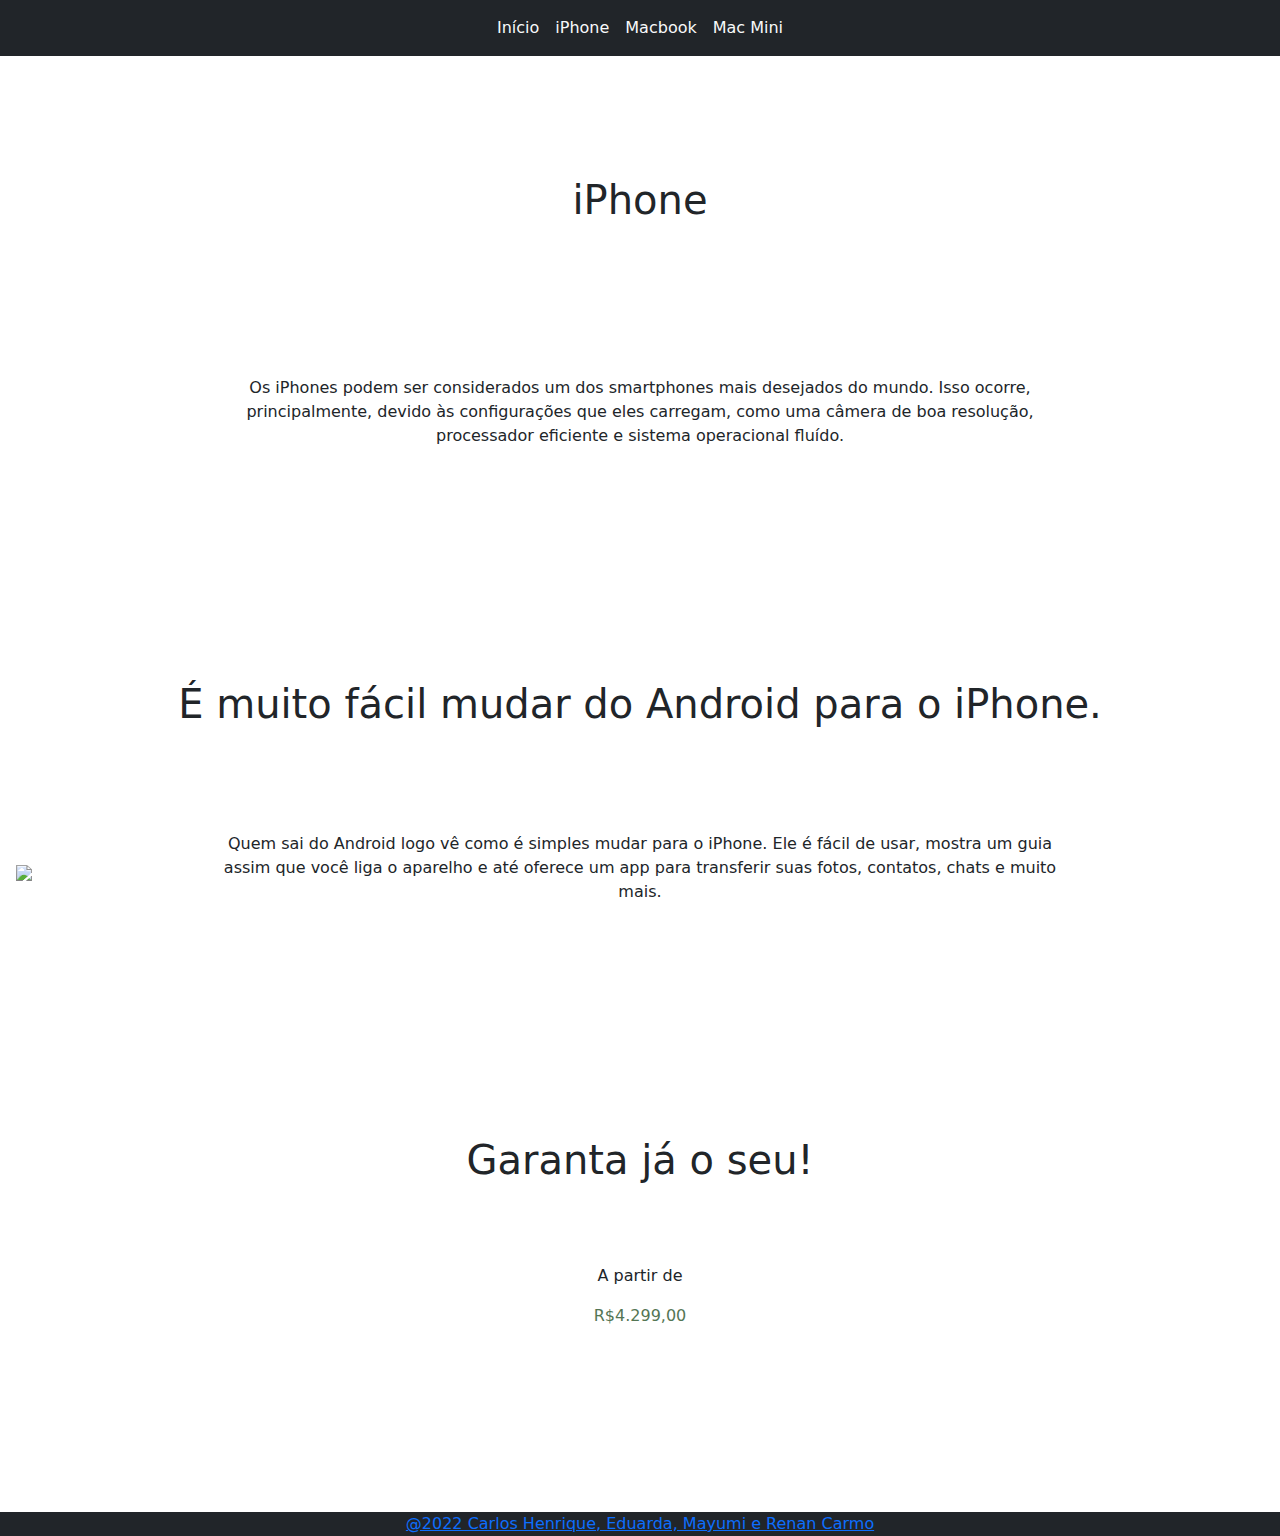
==== iphone.html @ 96a061c2 "Add files via upload" ====
<!DOCTYPE html>
<html lang="en">
<head>
    <meta charset="UTF-8">
    <meta http-equiv="X-UA-Compatible" content="IE=edge">
    <meta name="viewport" content="width=device-width, initial-scale=1.0">
    <title>iPhone</title>
    <link rel="stylesheet" href="style/style.css">
    <script src="js/jquery-3.6.0.js"></script>
    <link rel="stylesheet" href="bootstrap-5.2.1-dist/css/bootstrap.min.css">
    <script src="bootstrap-5.2.1-dist/js/bootstrap.bundle.min.js" integrity="sha384-u1OknCvxWvY5kfmNBILK2hRnQC3Pr17a+RTT6rIHI7NnikvbZlHgTPOOmMi466C8" crossorigin="anonymous"></script>
    <script src="https://stackpath.bootstrapcdn.com/bootstrap/4.1.3/js/bootstrap.min.js" integrity="sha384-ChfqqxuZUCnJSK3+MXmPNIyE6ZbWh2IMqE241rYiqJxyMiZ6OW/JmZQ5stwEULTy" crossorigin="anonymous"></script>
    <link rel="icon" type="imagem/png" href="../img/apple-icon-pag.png" />
</head>
<body>
   <!--Menu De Navegação-->
   <nav class="navbar navbar-expand-lg bg-dark">
    <div class="container-fluid">
    <div class="mx-auto text-center"> <!--âncoras do menu-->
     
        <ul class="navbar-nav">
        <li class="nav-item">
           <a class="" href="index.html"><img class="img-fluid" id="logo-apple" src="../img/apple-logo.png" alt=""></a>
        </li>
        <button class="navbar-toggler" type="button" data-bs-toggle="collapse" data-bs-target="#navbarNavDropdown" aria-controls="navbarNavDropdown" aria-expanded="false" aria-label="Toggle navigation">
            <span class="navbar-toggler-icon"></span>
          </button>
          <div class="collapse navbar-collapse" id="navbarNavDropdown">
          <li class="nav-item">
            <a class="nav-link text-light" aria-current="page" href="index.html">Início</a>
          </li>
          </li>
          <li class="nav-item">
            <a class="nav-link text-light" href="iphone.html">iPhone</a>
          </li>
          <li class="nav-item">
            <a class="nav-link text-light" href="macbook.html">Macbook</a>
          </li>
          <li class="nav-item">
            <a class="nav-link text-light" href="mac-mini.html">Mac Mini</a>
          </li>
            </div>
          <li class="nav-item">
          </li>
        </ul>
    </div>
</div>
  </nav>
    <!--Conteúdo iPhone-->
    <br><br><br><br><br>
   <div class="countainer" id="topo">
    <!--Parte 1-->
    <h1 class="text-center nome-titulo">iPhone</h1>
    <br><br><br>
    <div class="iphone-conteudo d-flex justify-content-center align-items-center flex-column">
        <img src="img/iphones-coloridos.png" id="iphones-coloridos" class="" alt="">
        <br>
        <p class="text-center col-12 col-md-9 p-5">Os iPhones podem ser considerados um dos smartphones mais desejados do mundo. Isso ocorre, principalmente, devido às configurações que eles carregam, como uma câmera de boa resolução, processador eficiente e sistema operacional fluído.</p>
    </div>
    <!--Parte 2-->
    <br><br><br><br><br><br><br>
    <div class="melhor-android d-flex flex-column justify-content-center align-items-center col-md-12">
        <h1 class="text-center nomes-produtos">É muito fácil mudar do Android para o iPhone.</h1>
        <br>
        <img src="img/ios.png" alt="" id="ios">
        <br>
        <p class="text-center col-12 col-md-9 col-lg-9 p-5">Quem sai do Android logo vê como é simples mudar para o iPhone. Ele é fácil de usar, mostra um guia assim que você liga o aparelho e até oferece um app para transferir suas fotos, contatos, chats e muito mais.</p>
    </div>
    <br><br><br><br><br><br><br>
    <!--Comprar-->
    <div class="container d-flex justify-content-center flex-column align-items-center">
    <h1 class="text-center nomes-produtos col-12">Garanta já o seu!</h1>
    <br>
    <img src="img/iphone-se.png" alt="" class="compra-template">
    <div class="ver-loja d-flex justify-content-center align-items-center flex-column p-0 m-5">
      <p class="paragrafo text-center">A partir de</p>
      <p class="paragrafo text-center" style="color:rgb(84, 118, 84);">R$4.299,00</p>
    </div>
  </div>
   </div>
   <!--Botão de voltar ao topo-->
   <div id="botao-voltar-topo" class="">
    <a href="#topo"class="fixed-bottom p-3"><img src="img/seta.png" id="seta-topo"></a>
  </div>
      <!--Footer-->
      <br><br><br><br><br>
      <div class="countainer">
        <div class="page-footer col-md-12 d-flex align-items-center justify-content-center bg-dark" id="rodape">
          <a href="#"><p class="m-0 p-0">@2022 Carlos Henrique, Eduarda, Mayumi e Renan Carmo</p></a>
        </div>
      </div>
</body>
</html>
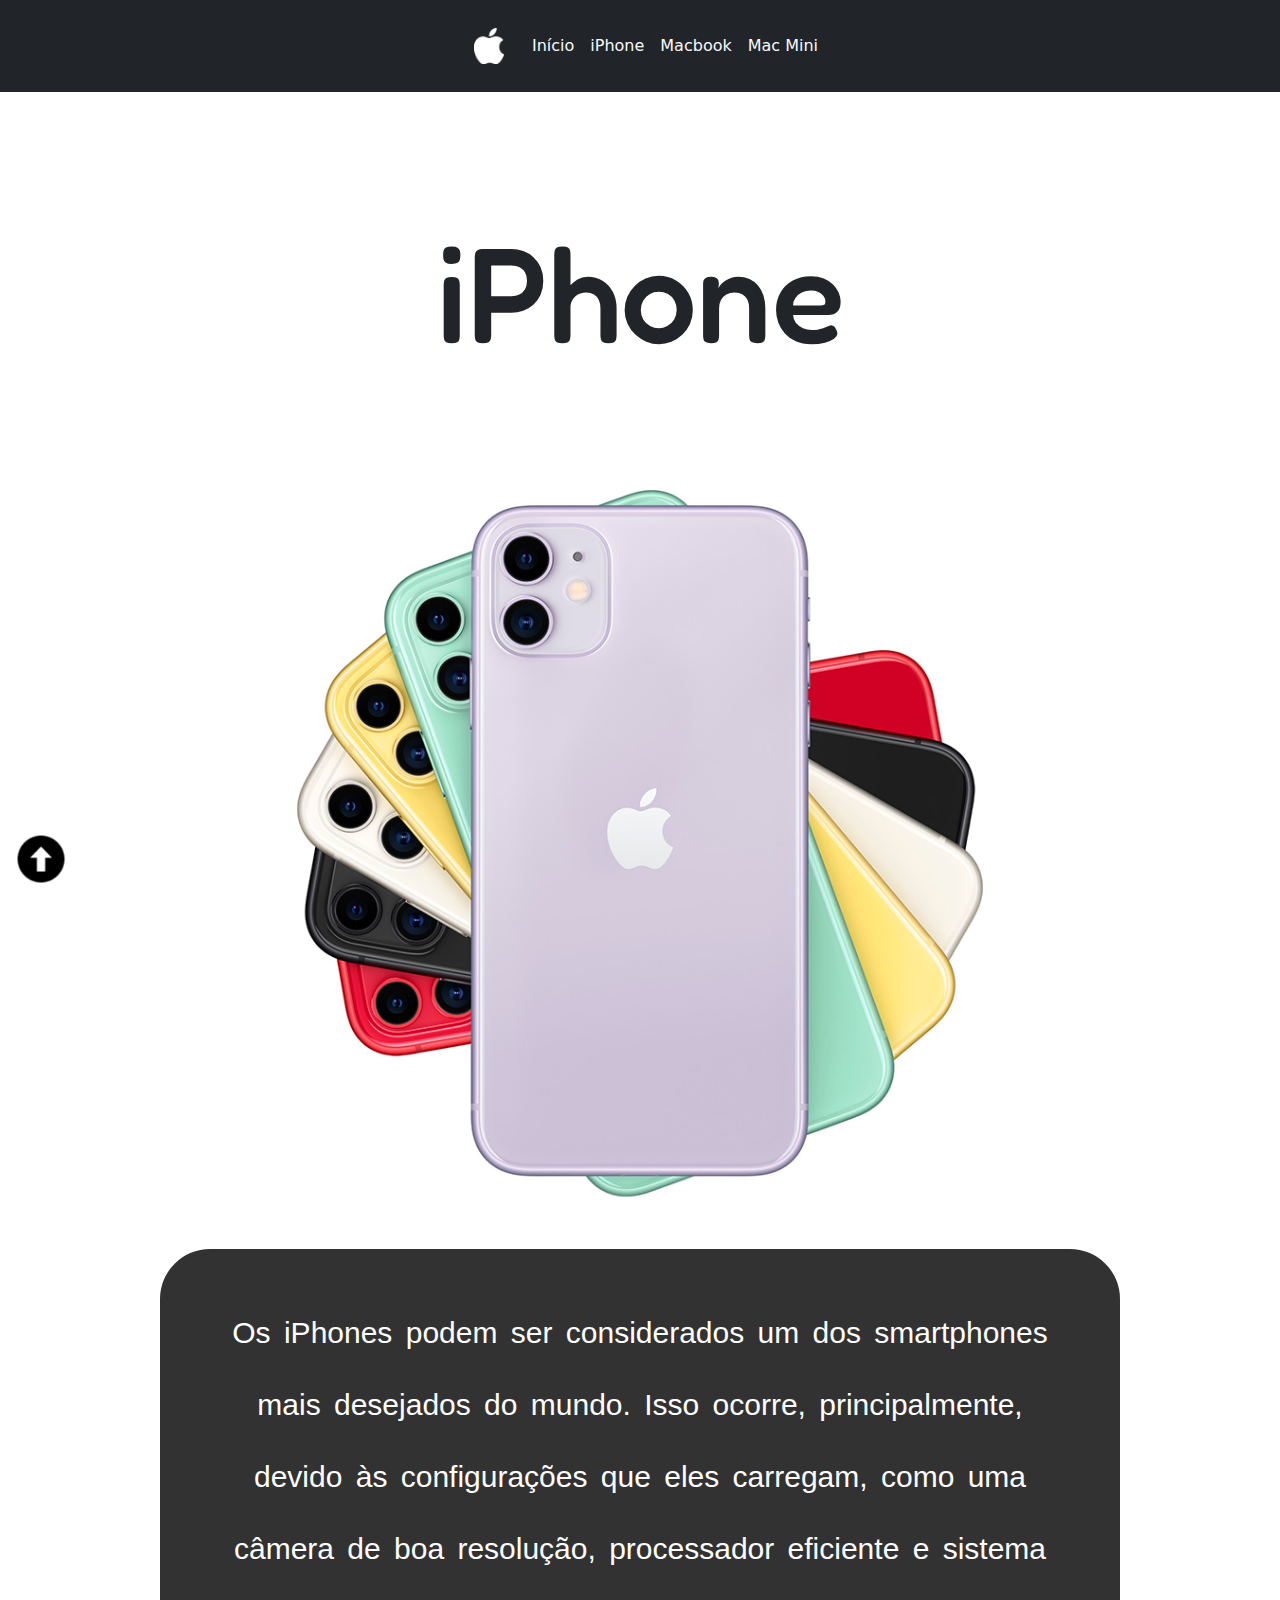
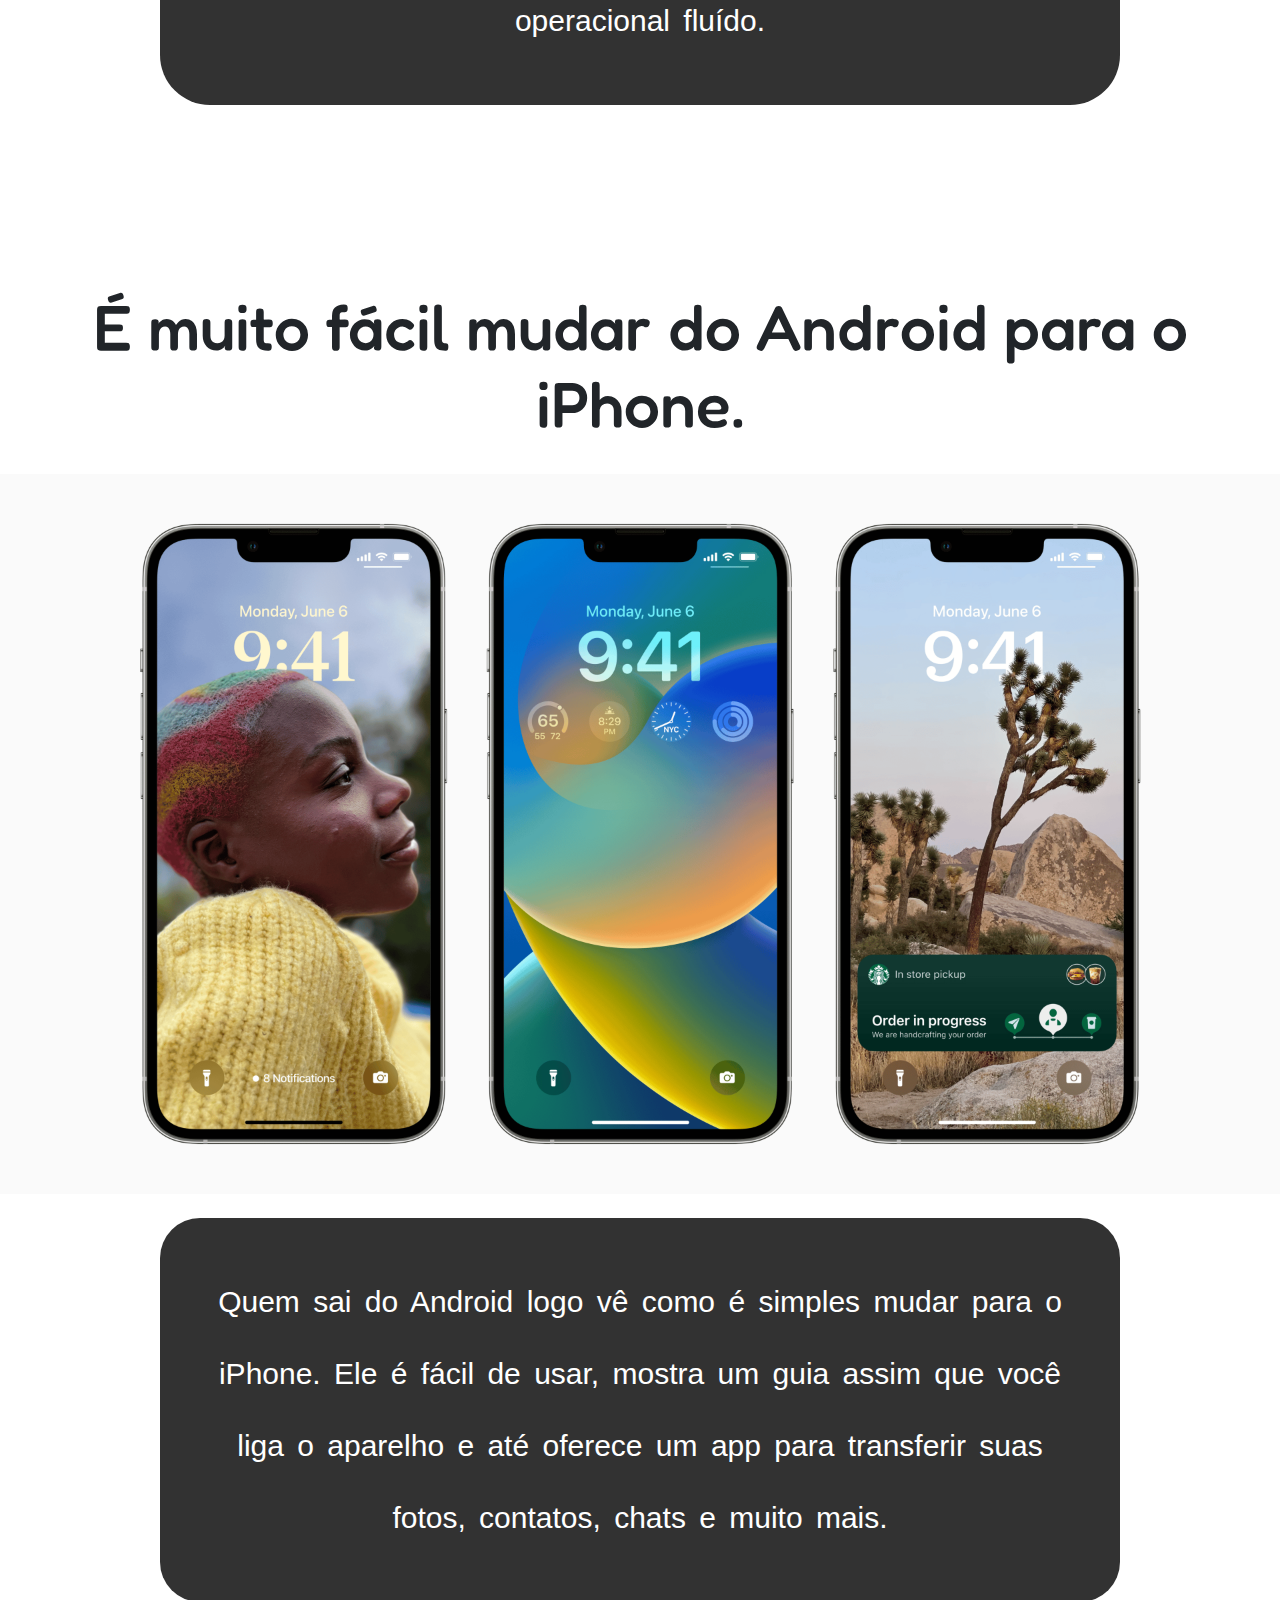
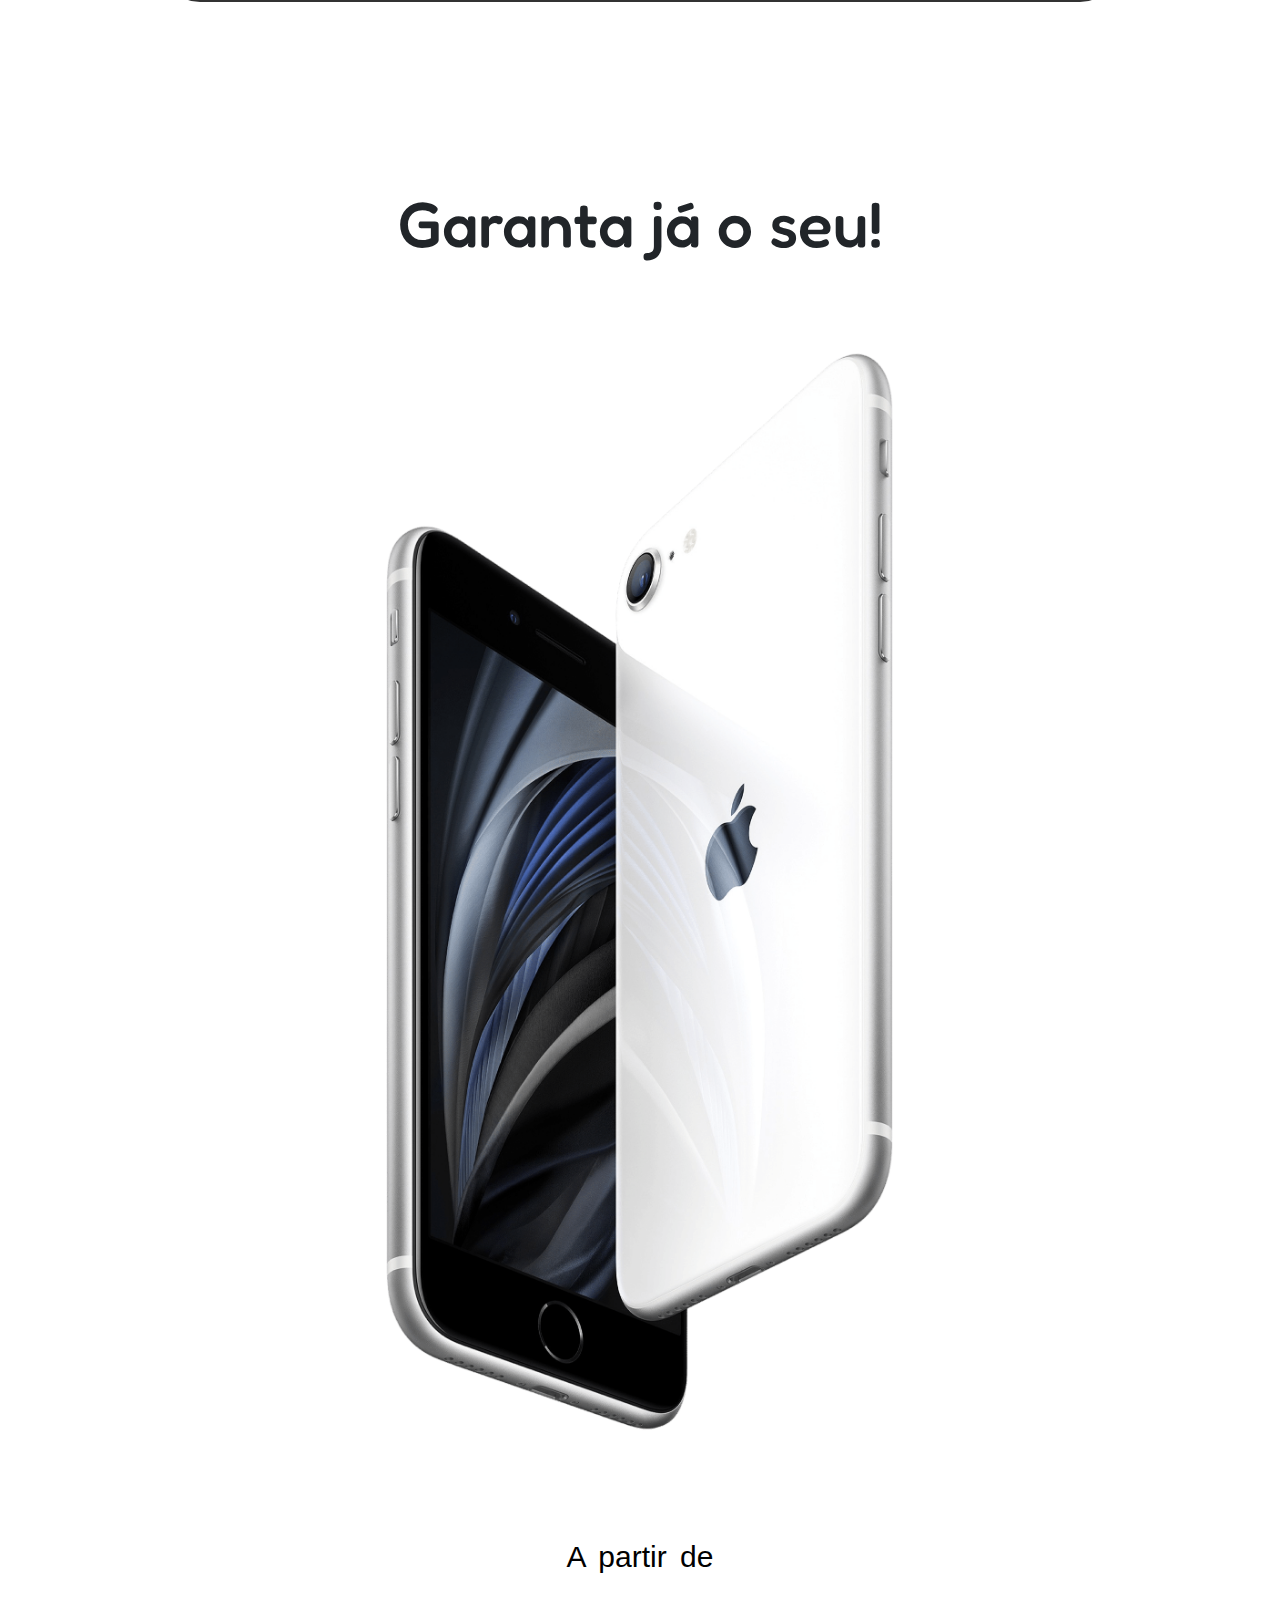
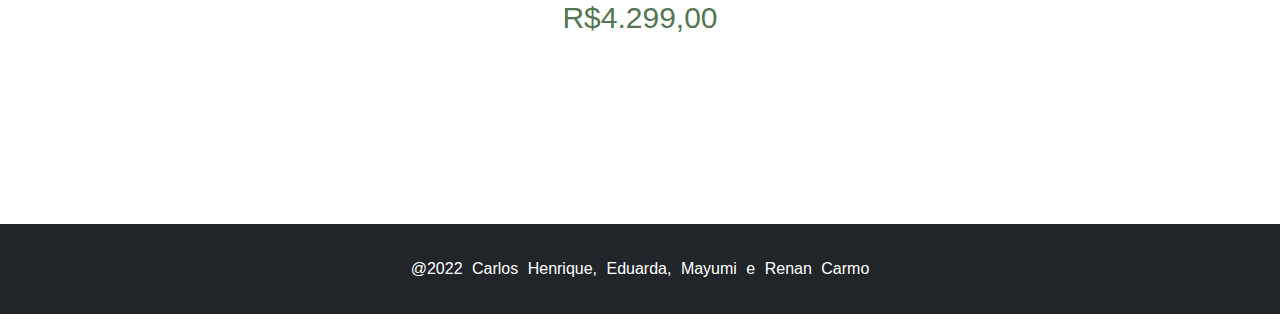
==== commit 1cbbadac: "Add files via upload" ====
--- a/iphone.html
+++ b/iphone.html
@@ -20,7 +20,7 @@
      
         <ul class="navbar-nav">
         <li class="nav-item">
-           <a class="" href="index.html"><img class="img-fluid" id="logo-apple" src="../img/apple-logo.png" alt=""></a>
+           <a class="" href="index.html"><img class="img-fluid" id="logo-apple" src="img/apple-logo.png" alt=""></a>
         </li>
         <button class="navbar-toggler" type="button" data-bs-toggle="collapse" data-bs-target="#navbarNavDropdown" aria-controls="navbarNavDropdown" aria-expanded="false" aria-label="Toggle navigation">
             <span class="navbar-toggler-icon"></span>
--- a/style/style.css
+++ b/style/style.css
@@ -0,0 +1,239 @@
+@import url('https://fonts.googleapis.com/css2?family=Fredoka+One&display=swap');
+@import url('https://fonts.googleapis.com/css2?family=Noto+Serif+Georgian&display=swap');
+@import url('https://fonts.googleapis.com/css2?family=Dangrek&display=swap');
+
+.barra{
+    background-color: black;
+}
+#logo-apple {
+    width: 30px;
+    margin: 20px;
+
+}
+#logo-sacola {
+    width: 30px;
+    margin: 20px;
+}
+
+#linha {
+    display: flex;
+    justify-content: center;
+    gap: 20px;
+}
+
+#linha div {
+    padding: 0;
+}
+
+#slides {
+    margin: 1.5%;
+}
+
+.card-body {
+    display: flex;
+    justify-content: center;
+    align-items: center;
+}
+
+.card-body p {
+    font-family: 'Fredoka One', cursive;
+    font-size: 300%;
+    color: black;
+}
+#linha{
+    gap: 100px;
+}
+#cards div {
+    display: flex;
+    justify-content: center;
+    align-items: center;
+    padding: 20px;
+}
+.card-size {
+    height: 70%;
+    background-color: rgb(210, 210, 210);
+    border: 8px;
+    border-radius: 50px;
+}
+
+.card-size img{
+    height: 200px;
+}
+
+#card-iphone {
+    width: 200px;
+}
+
+#rodape {
+    height: 10vh;
+}
+
+#rodape a, p {
+    font-family: Arial, Helvetica, sans-serif;
+    word-spacing: 5px;
+    color: white;
+    text-decoration: none;
+    text-align: center;
+}
+#rodape a p:hover {
+    color: rgb(90, 90, 92);
+    text-decoration: none;
+}
+#seta-topo{
+    width: 50px;
+}
+
+/** Página iPhone **/
+.nomes-produtos {
+    font-family: 'Fredoka One', cursive;
+    font-size: 400%;
+}
+
+.nome-titulo {
+    font-family: 'Fredoka One', cursive;
+    font-size: 15vh;
+}
+
+@media screen and (max-width: 800px) {
+    .nome-titulo {
+        font-size: 7vh;
+    }
+}
+
+
+.iphone-conteudo {
+    text-align: center;
+
+}
+
+.iphone-conteudo p {
+    font-family: Arial, Helvetica, sans-serif;
+    font-size: 30px;
+    font-weight: 400;
+    line-height: 8vh;
+    text-align: left;
+    background-color: #323232;
+    border-radius: 50px;
+}
+
+
+#iphones-coloridos {
+    width: 90%;
+    padding: 0;
+    margin: 0;
+}
+
+.melhor-android{
+   
+}
+
+ .melhor-android p {
+    font-family: Arial, Helvetica, sans-serif;
+    font-size: 30px;
+    font-weight: 400;
+    line-height: 8vh;
+    text-align: left;
+    background-color: #323232;
+    border-radius: 40px;
+ }
+
+ .paragrafo {
+    font-family: Arial, Helvetica, sans-serif;
+    font-size: 30px;
+    font-weight: 400;
+    line-height: 5vh;
+    text-align: left;
+    border-radius: 40px;
+    color: black;
+ }
+
+ @media screen and (max-width: 480px) {
+    .melhor-android p {
+        font-family: Arial, Helvetica, sans-serif;
+        font-size: 30px;
+        font-weight: 400;
+        line-height: 8vh;
+        text-align: left;
+        background-color: #323232;
+        border-radius: 0px;
+    }
+    .iphone-conteudo{
+        border-radius: 0px;
+    }
+
+    .iphone-conteudo p {
+        border-radius: 0px;
+    }
+}
+
+ #ios {
+    width: 100%;
+ }
+ .ver-loja button {
+    border-radius: 30px;
+ }
+
+.compra-template{
+    width: 80%;
+}
+@media screen and (max-width: 480px) {
+    #iphone-se-template {
+        width: 250px;
+    }
+}
+
+
+/** Macbook **/
+#macbook-inicio {
+    width: 80%;
+}
+
+.mac-conteudo-texto {
+    font-family: Arial, Helvetica, sans-serif;
+    font-size: 30px;
+    font-weight: 400;
+    line-height: 8vh;
+    text-align: left;
+    background-color: #323232;
+    border-radius: 40px;
+ }
+ 
+ @media screen and (max-width: 480px) {
+    .macbook-conteudo img{
+        width: 350px;
+    }
+
+    .macbook-conteudo p{
+        border-radius: 0%;
+    }
+
+    .macbook-conteudo img {
+        width: 100%;
+    }
+
+}
+
+.macbook-conteudo-2 img {
+    width: 10px;
+}
+
+.mac-m1 {
+    width: 100%;
+}
+
+.conteudo-imagens-texto {
+    background: rgb(232,232,232);
+background: radial-gradient(circle, rgba(232,232,232,1) 0%, rgba(131,131,131,1) 50%, rgba(112,112,112,1) 100%);
+}
+
+/*Mac Mini*/
+
+.dropdown-imagem {
+    width: 100%;
+}
+
+.paragrafo-dropdown {
+    color: black;
+    font-size: 20px;
+}
+
